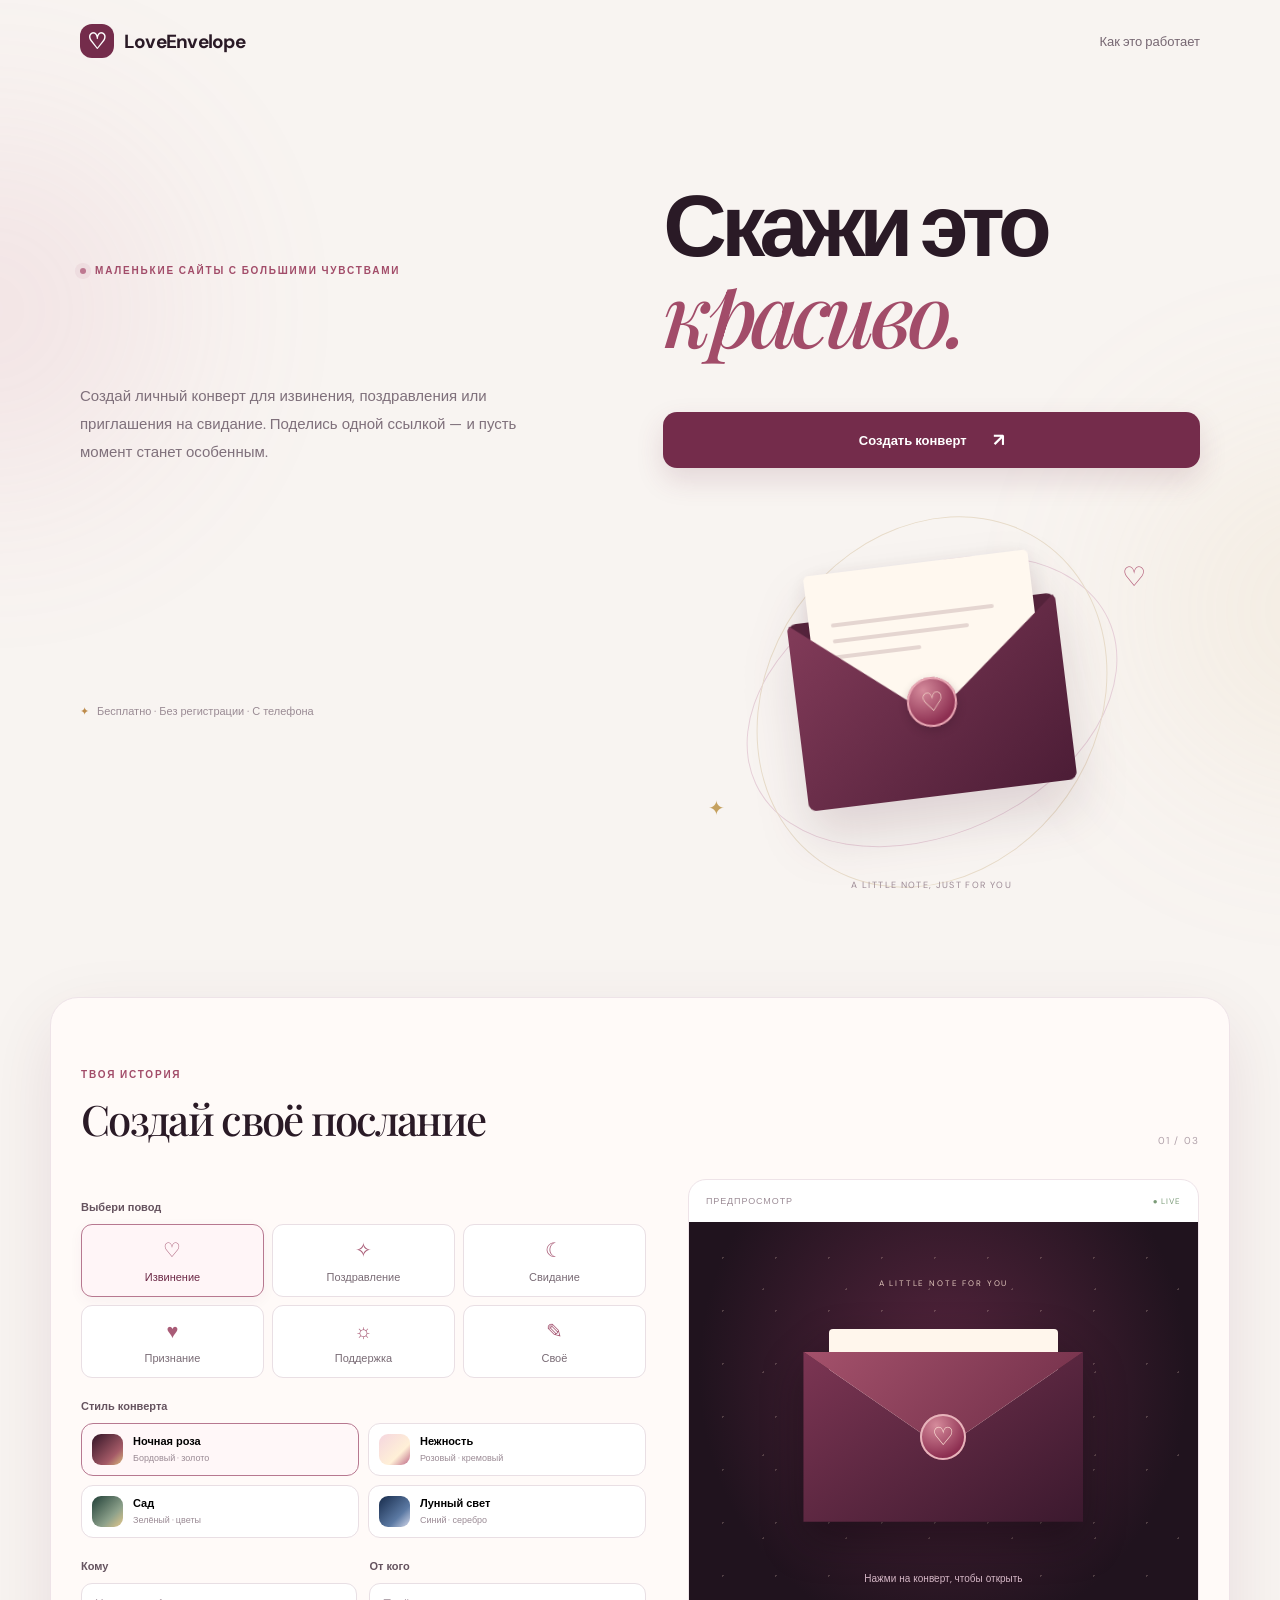
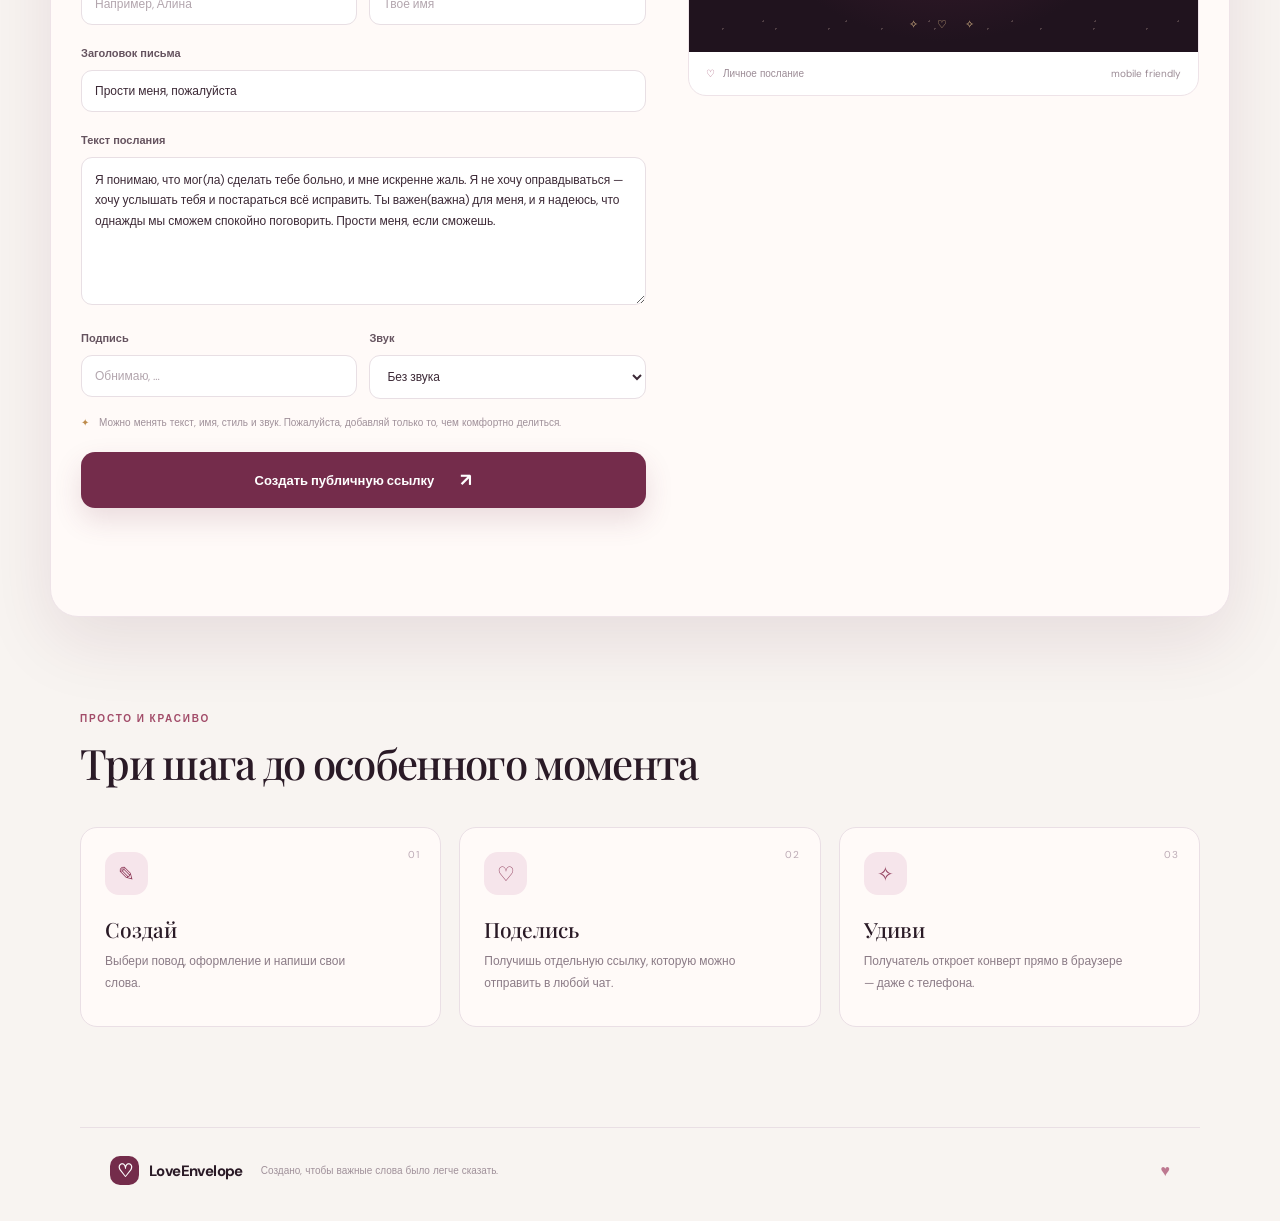
==== index.html @ 105997a6 "Add files via upload" ====
<!doctype html>
<html lang="ru">
<head>
<meta charset="utf-8">
<meta name="viewport" content="width=device-width, initial-scale=1">
<meta name="theme-color" content="#20131e">
<meta name="description" content="LoveEnvelope — создавай красивые цифровые конверты с письмами, поздравлениями и приглашениями.">
<title>LoveEnvelope — твои чувства в одном конверте</title>
<link rel="stylesheet" href="/styles.css"><link rel="stylesheet" href="/styles-extra.css">
</head>
<body>
<div class="ambient ambient-one"></div><div class="ambient ambient-two"></div>
<header class="topbar">
  <a class="brand" href="/" aria-label="LoveEnvelope главная"><span class="brand-mark">♡</span><span>LoveEnvelope</span></a>
  <a class="top-link" href="#how">Как это работает</a>
</header>
<main>
  <section class="hero">
    <div class="eyebrow"><span class="eyebrow-dot"></span> Маленькие сайты с большими чувствами</div>
    <h1>Скажи это<br><em>красиво.</em></h1>
    <p class="hero-copy">Создай личный конверт для извинения, поздравления или приглашения на свидание. Поделись одной ссылкой — и пусть момент станет особенным.</p>
    <a class="primary-btn" href="#creator">Создать конверт <span>↗</span></a>
    <div class="hero-note"><span>✦</span> Бесплатно · Без регистрации · С телефона</div>
    <div class="hero-art" aria-hidden="true">
      <div class="orbit orbit-a"></div><div class="orbit orbit-b"></div>
      <div class="floating-heart heart-a">♡</div><div class="floating-heart heart-b">✦</div>
      <div class="envelope-illustration"><div class="env-back"></div><div class="env-paper"><span class="paper-line long"></span><span class="paper-line"></span><span class="paper-line short"></span><span class="paper-heart">♡</span></div><div class="env-front"></div><div class="wax-seal">♡</div></div>
      <div class="art-caption">a little note, just for you</div>
    </div>
  </section>

  <section class="creator section-wrap" id="creator">
    <div class="section-heading"><div><div class="eyebrow">ТВОЯ ИСТОРИЯ</div><h2>Создай своё послание</h2></div><span class="step-label">01 / 03</span></div>
    <div class="builder-grid">
      <form id="letter-form" class="editor-panel">
        <label class="field-label" for="occasion">Выбери повод</label>
        <div class="occasion-grid" id="occasion-grid">
          <button type="button" class="occasion active" data-kind="sorry"><span>♡</span>Извинение</button>
          <button type="button" class="occasion" data-kind="birthday"><span>✧</span>Поздравление</button>
          <button type="button" class="occasion" data-kind="date"><span>☾</span>Свидание</button>
          <button type="button" class="occasion" data-kind="love"><span>♥</span>Признание</button>
          <button type="button" class="occasion" data-kind="support"><span>☼</span>Поддержка</button>
          <button type="button" class="occasion" data-kind="custom"><span>✎</span>Своё</button>
        </div>
        <label class="field-label" for="theme">Стиль конверта</label>
        <div class="theme-grid">
          <button type="button" class="theme-option active" data-theme="noir"><span class="swatch swatch-noir"></span><span><b>Ночная роза</b><small>Бордовый · золото</small></span></button>
          <button type="button" class="theme-option" data-theme="blush"><span class="swatch swatch-blush"></span><span><b>Нежность</b><small>Розовый · кремовый</small></span></button>
          <button type="button" class="theme-option" data-theme="garden"><span class="swatch swatch-garden"></span><span><b>Сад</b><small>Зелёный · цветы</small></span></button>
          <button type="button" class="theme-option" data-theme="sky"><span class="swatch swatch-sky"></span><span><b>Лунный свет</b><small>Синий · серебро</small></span></button>
        </div>
        <div class="two-fields">
          <div><label class="field-label" for="to">Кому</label><input id="to" maxlength="60" placeholder="Например, Алина"></div>
          <div><label class="field-label" for="from">От кого</label><input id="from" maxlength="60" placeholder="Твоё имя"></div>
        </div>
        <label class="field-label" for="title">Заголовок письма</label><input id="title" maxlength="90" value="Прости меня, пожалуйста">
        <label class="field-label" for="message">Текст послания</label>
        <textarea id="message" maxlength="2500" rows="6" placeholder="Напиши здесь то, что действительно хочешь сказать…">Я понимаю, что мог(ла) сделать тебе больно, и мне искренне жаль. Я не хочу оправдываться — хочу услышать тебя и постараться всё исправить. Ты важен(важна) для меня, и я надеюсь, что однажды мы сможем спокойно поговорить. Прости меня, если сможешь.</textarea>
        <div class="two-fields">
          <div><label class="field-label" for="signature">Подпись</label><input id="signature" maxlength="80" placeholder="Обнимаю, …"></div>
          <div><label class="field-label" for="music">Звук</label><select id="music"><option value="off">Без звука</option><option value="chime">Нежный звон при открытии</option><option value="ambient">Мягкая мелодия (генеративная)</option></select></div>
        </div>
        <div class="custom-note"><span>✦</span><span>Можно менять текст, имя, стиль и звук. Пожалуйста, добавляй только то, чем комфортно делиться.</span></div>
        <button class="primary-btn wide" id="create-btn" type="submit">Создать публичную ссылку <span>↗</span></button>
        <p class="form-status" id="form-status" role="status"></p>
      </form>

      <aside class="preview-panel">
        <div class="preview-top"><span>ПРЕДПРОСМОТР</span><span class="live-dot">● LIVE</span></div>
        <div class="preview-stage" id="preview-stage" data-theme="noir">
          <div class="preview-stars"></div>
          <div class="preview-small">A LITTLE NOTE FOR YOU</div>
          <button type="button" class="preview-envelope" id="preview-envelope" aria-label="Открыть предпросмотр конверта">
            <span class="preview-paper"><b id="preview-title">Прости меня, пожалуйста</b><small id="preview-to">для особенного человека</small></span>
            <span class="preview-flap"></span><span class="preview-body"></span><span class="preview-seal">♡</span>
          </button>
          <p class="preview-hint" id="preview-hint">Нажми на конверт, чтобы открыть</p>
          <div class="preview-decoration">✧　♡　✧</div>
        </div>
        <div class="preview-bottom"><span><span class="tiny-lock">♡</span> Личное послание</span><span>mobile friendly</span></div>
      </aside>
    </div>
  </section>

  <section class="how section-wrap" id="how">
    <div class="eyebrow">ПРОСТО И КРАСИВО</div><h2>Три шага до особенного момента</h2>
    <div class="how-grid">
      <article><span class="how-number">01</span><div class="how-icon">✎</div><h3>Создай</h3><p>Выбери повод, оформление и напиши свои слова.</p></article>
      <article><span class="how-number">02</span><div class="how-icon">♡</div><h3>Поделись</h3><p>Получишь отдельную ссылку, которую можно отправить в любой чат.</p></article>
      <article><span class="how-number">03</span><div class="how-icon">✧</div><h3>Удиви</h3><p>Получатель откроет конверт прямо в браузере — даже с телефона.</p></article>
    </div>
  </section>
</main>
<footer><a class="brand footer-brand" href="/"><span class="brand-mark">♡</span><span>LoveEnvelope</span></a><p>Создано, чтобы важные слова было легче сказать.</p><span class="footer-heart">♥</span></footer>
<div class="toast" id="toast" role="status"></div>
<script src="/app.js"></script>
</body>
</html>
---- styles.css ----
@import url('https://fonts.googleapis.com/css2?family=DM+Sans:wght@400;500;600;700&family=Playfair+Display:ital,wght@0,500;0,600;0,700;1,500;1,600&display=swap');
:root{--bg:#f8f4f1;--ink:#2a1a26;--muted:#8c7c87;--wine:#742c4b;--wine2:#a24c69;--gold:#e6c58c;--line:#e9dfe4;--card:#fffdfc;--shadow:0 24px 70px #4a18301a}
*{box-sizing:border-box}html{scroll-behavior:smooth}body{margin:0;background:var(--bg);color:var(--ink);font-family:"DM Sans",sans-serif;overflow-x:hidden}a{color:inherit;text-decoration:none}button,input,textarea,select{font:inherit}button{cursor:pointer}.ambient{position:absolute;width:360px;height:360px;border-radius:50%;filter:blur(100px);opacity:.12;pointer-events:none}.ambient-one{background:#c86d8b;top:130px;left:-190px}.ambient-two{background:#d6b879;top:430px;right:-220px}.topbar{height:82px;max-width:1180px;margin:auto;padding:0 30px;display:flex;align-items:center;justify-content:space-between;position:relative;z-index:2}.brand{display:inline-flex;align-items:center;gap:10px;font-weight:700;letter-spacing:-.04em;font-size:19px}.brand-mark{display:grid;place-items:center;width:34px;height:34px;background:var(--wine);color:#fff;border-radius:12px;font-size:22px}.top-link{font-size:13px;color:#766772}.top-link:hover{color:var(--wine)}.hero{max-width:1180px;margin:0 auto;min-height:550px;padding:76px 30px 90px;display:grid;grid-template-columns:1fr .92fr;align-items:center;position:relative}.eyebrow{font-size:10px;font-weight:700;letter-spacing:.18em;color:var(--wine2);text-transform:uppercase;display:flex;align-items:center;gap:9px}.eyebrow-dot{height:6px;width:6px;background:#bd7890;border-radius:50%;box-shadow:0 0 0 5px #bd78901c}.hero h1{font-size:clamp(54px,7vw,88px);line-height:.98;letter-spacing:-.065em;margin:25px 0 22px;font-weight:600}.hero h1 em{font-family:"Playfair Display",serif;color:var(--wine2);font-weight:500}.hero-copy{max-width:465px;font-size:15px;line-height:1.85;color:#7f707b;margin:0 0 30px}.primary-btn{border:0;background:var(--wine);color:#fff;border-radius:14px;padding:16px 22px;display:inline-flex;align-items:center;justify-content:center;gap:26px;font-size:13px;font-weight:700;box-shadow:0 12px 28px #742c4b26;transition:transform .2s,background .2s}.primary-btn:hover{background:#54203a;transform:translateY(-2px)}.primary-btn span{font-size:18px}.hero-note{margin-top:19px;color:#9a8b94;font-size:11px}.hero-note span{color:#bd8b4b;margin-right:5px}.hero-art{height:410px;position:relative;display:grid;place-items:center}.orbit{position:absolute;border:1px solid #e6cfd8;border-radius:50%;transform:rotate(-25deg)}.orbit-a{width:390px;height:265px}.orbit-b{width:330px;height:390px;transform:rotate(35deg);border-color:#e8dcca}.envelope-illustration{width:270px;height:188px;position:relative;filter:drop-shadow(0 28px 25px #4a183026);transform:rotate(-7deg);animation:float 5s ease-in-out infinite}.env-back{position:absolute;inset:0;background:#55243c;border-radius:9px}.env-paper{position:absolute;left:22px;right:22px;top:-46px;height:160px;background:#fff8ef;border-radius:5px;padding:38px 22px;box-shadow:0 5px 20px #3a18241a}.paper-line{display:block;width:75%;height:4px;background:#e5d6d1;border-radius:4px;margin:12px 0}.paper-line.long{width:90%}.paper-line.short{width:48%}.paper-heart{position:absolute;right:21px;bottom:18px;color:#a34d68;font-size:23px}.env-front{position:absolute;inset:0;background:linear-gradient(140deg,#823b59,#4c1d36);clip-path:polygon(0 0,50% 58%,100% 0,100% 100%,0 100%);border-radius:8px}.wax-seal{position:absolute;z-index:2;left:calc(50% - 25px);top:calc(50% - 25px);width:50px;height:50px;border-radius:50%;background:radial-gradient(circle at 35% 25%,#d48a9b,#8d2f51 70%);box-shadow:0 4px 9px #3413264a,inset 0 0 0 2px #e9a9b5;color:#f5d9cb;display:grid;place-items:center;font-size:26px}.floating-heart{position:absolute;color:#b45d7a;font-size:27px;animation:float 4s ease-in-out infinite}.heart-a{top:62px;right:54px}.heart-b{left:45px;bottom:86px;color:#c5a15f;font-size:20px;animation-delay:-1.5s}.art-caption{position:absolute;bottom:16px;color:#9c8a95;letter-spacing:.15em;font-size:9px;text-transform:uppercase}.section-wrap{max-width:1180px;margin:0 auto;padding:70px 30px}.creator{background:#fffaf8;border:1px solid #eee3e8;border-radius:28px;box-shadow:var(--shadow);position:relative;z-index:1}.section-heading{display:flex;justify-content:space-between;align-items:end;margin-bottom:32px}.section-heading h2,.how h2{font-family:"Playfair Display",serif;font-weight:500;font-size:clamp(30px,4vw,42px);letter-spacing:-.04em;margin:10px 0 0}.step-label{font-size:10px;color:#b1a1aa;letter-spacing:.12em}.builder-grid{display:grid;grid-template-columns:1.05fr .95fr;gap:42px}.editor-panel{min-width:0}.field-label{display:block;font-size:11px;font-weight:700;color:#65535f;margin:21px 0 10px}.occasion-grid{display:grid;grid-template-columns:repeat(3,1fr);gap:8px}.occasion{border:1px solid var(--line);background:#fff;border-radius:11px;padding:12px 6px;color:#796b75;font-size:11px;display:flex;flex-direction:column;gap:7px;align-items:center;transition:.2s}.occasion span{font-size:20px;color:#a95c77}.occasion.active,.occasion:hover{border-color:#b77890;background:#fff5f7;color:#6c2846;box-shadow:0 4px 14px #742c4b0c}.theme-grid{display:grid;grid-template-columns:1fr 1fr;gap:9px}.theme-option{display:flex;gap:10px;align-items:center;text-align:left;border:1px solid var(--line);background:#fff;border-radius:12px;padding:10px;min-width:0}.theme-option.active{border-color:#b77890;background:#fff7f8}.theme-option b{display:block;font-size:11px;font-weight:700}.theme-option small{display:block;font-size:9px;color:#9b8b95;margin-top:4px}.swatch{width:31px;height:31px;border-radius:9px;flex:0 0 auto}.swatch-noir{background:linear-gradient(135deg,#321426,#a45a67 70%,#d9bb7e)}.swatch-blush{background:linear-gradient(135deg,#f5d6df,#fff0d7 65%,#bd6685)}.swatch-garden{background:linear-gradient(135deg,#203f37,#8da18b 65%,#e4c88b)}.swatch-sky{background:linear-gradient(135deg,#172b4b,#5b79a3 65%,#d5d9eb)}.two-fields{display:grid;grid-template-columns:1fr 1fr;gap:12px}input,textarea,select{width:100%;border:1px solid #e8dfe4;border-radius:11px;background:#fff;padding:12px 13px;color:#3c2936;font-size:12px;outline:none;transition:border .2s,box-shadow .2s}textarea{resize:vertical;line-height:1.7;min-height:135px}input:focus,textarea:focus,select:focus{border-color:#b77890;box-shadow:0 0 0 3px #b778901c}input::placeholder,textarea::placeholder{color:#b3a6ae}.custom-note{display:flex;gap:10px;font-size:10px;color:#a0919a;line-height:1.6;margin:16px 0}.custom-note span:first-child{color:#bd8b4b}.wide{width:100%;margin-top:5px}.form-status{font-size:11px;color:#8e5269;line-height:1.5;min-height:16px}.preview-panel{border:1px solid #eee3e8;border-radius:18px;overflow:hidden;align-self:start;background:#fff}.preview-top,.preview-bottom{display:flex;align-items:center;justify-content:space-between;padding:15px 17px;font-size:9px;letter-spacing:.1em;color:#9c8c96}.live-dot{color:#7b9b78;font-size:8px}.preview-stage{height:430px;position:relative;display:flex;flex-direction:column;align-items:center;justify-content:center;overflow:hidden;background:#20131e;color:#f5e4da;transition:background .4s}.preview-stage[data-theme="noir"]{background:radial-gradient(ellipse at 50% 35%,#55243d,#20131e 68%)}.preview-stage[data-theme="blush"]{background:radial-gradient(ellipse at 50% 35%,#f3bfcf,#8f4a68 78%);color:#fff8f4}.preview-stage[data-theme="garden"]{background:radial-gradient(ellipse at 50% 35%,#456e5c,#142e2a 75%)}.preview-stage[data-theme="sky"]{background:radial-gradient(ellipse at 50% 35%,#405b8a,#111d38 75%)}.preview-stars{position:absolute;inset:0;background-image:radial-gradient(#f4d8c5 1px,transparent 1px),radial-gradient(#f4d8c5 1px,transparent 1px);background-size:53px 53px,83px 83px;background-position:7px 9px,33px 26px;opacity:.22}.preview-small{position:absolute;top:56px;font-size:8px;letter-spacing:.23em;color:#e1c6bc}.preview-envelope{position:relative;width:min(78%,280px);height:170px;border:0;background:transparent;filter:drop-shadow(0 18px 20px #09040a66);transition:transform .4s;z-index:1}.preview-envelope:hover{transform:translateY(-4px) rotate(-1deg)}.preview-paper{position:absolute;left:9%;right:9%;top:-23px;height:135px;background:#fff6ec;border-radius:4px;color:#6c2c47;display:flex;flex-direction:column;align-items:center;justify-content:flex-start;padding:24px 12px 10px;transition:transform .7s cubic-bezier(.2,.8,.2,1);z-index:0}.preview-paper b{font-family:"Playfair Display",serif;font-size:15px;line-height:1.25;max-width:100%;overflow:hidden;text-overflow:ellipsis;display:-webkit-box;-webkit-line-clamp:2;-webkit-box-orient:vertical}.preview-paper small{font-size:9px;margin-top:10px;color:#9c6a7d}.preview-flap{position:absolute;inset:0;background:linear-gradient(135deg,#a4516b,#62253f);clip-path:polygon(0 0,50% 57%,100% 0);z-index:3;transform-origin:top;transition:transform .7s}.preview-body{position:absolute;inset:0;background:linear-gradient(145deg,#7c3553,#3b192e);clip-path:polygon(0 0,50% 57%,100% 0,100% 100%,0 100%);z-index:2}.preview-seal{position:absolute;z-index:4;top:62px;left:calc(50% - 23px);height:46px;width:46px;border-radius:50%;display:grid;place-items:center;background:radial-gradient(circle at 35% 25%,#d58b9b,#8d2f51 70%);box-shadow:inset 0 0 0 2px #e7b4bb;color:#ffe4d7;font-size:25px;transition:opacity .2s}.preview-envelope.open .preview-flap{transform:rotateX(180deg);z-index:1}.preview-envelope.open .preview-paper{transform:translateY(-100px);z-index:4}.preview-envelope.open .preview-seal{opacity:0}.preview-hint{position:absolute;bottom:57px;font-size:10px;color:#d4b6c5;z-index:5}.preview-decoration{position:absolute;bottom:20px;color:#e1bf8c;letter-spacing:.35em;font-size:11px}.preview-bottom{letter-spacing:0;font-size:10px}.tiny-lock{color:#a65b79;margin-right:5px}.how{padding-top:95px;padding-bottom:100px}.how h2{margin-bottom:36px}.how-grid{display:grid;grid-template-columns:repeat(3,1fr);gap:18px}.how-grid article{position:relative;border:1px solid #eadfe5;background:#fffaf8;border-radius:17px;padding:24px;min-height:200px}.how-number{position:absolute;right:20px;top:20px;font-size:10px;color:#bcaab5;letter-spacing:.1em}.how-icon{width:43px;height:43px;display:grid;place-items:center;background:#f6e5eb;border-radius:14px;color:#93415f;font-size:20px;margin-bottom:20px}.how-grid h3{font-family:"Playfair Display",serif;font-weight:500;font-size:21px;margin:0 0 8px}.how-grid p{font-size:12px;color:#8b7b86;line-height:1.8;margin:0;max-width:260px}footer{border-top:1px solid #e9dfe4;max-width:1120px;margin:auto;padding:28px 30px 36px;display:flex;align-items:center;gap:18px}footer p{font-size:10px;color:#a0919a;margin:0;flex:1}.footer-brand{font-size:15px}.footer-brand .brand-mark{height:29px;width:29px;border-radius:10px;font-size:18px}.footer-heart{color:#bd7890}.toast{position:fixed;bottom:20px;left:50%;transform:translate(-50%,20px);background:#2b1a27;color:white;padding:13px 18px;border-radius:12px;font-size:12px;box-shadow:var(--shadow);opacity:0;pointer-events:none;transition:.25s;z-index:10;max-width:calc(100% - 30px)}.toast.show{opacity:1;transform:translate(-50%,0)}@keyframes float{0%,100%{transform:translateY(0) rotate(-7deg)}50%{transform:translateY(-12px) rotate(-4deg)}}@keyframes drift{0%{transform:translateY(20px) rotate(-8deg);opacity:0}20%{opacity:1}100%{transform:translateY(-170px) rotate(14deg);opacity:0}}.particle{position:absolute;pointer-events:none;z-index:6;animation:drift 2.4s ease-out forwards;font-size:19px}.letter-page{min-height:100vh;display:grid;place-items:center;padding:26px;background:#20131e}.letter-page .letter-shell{width:min(100%,660px);text-align:center;padding:26px}.letter-page .letter-brand{color:#f3dfe5;font-size:15px;font-weight:700;letter-spacing:-.03em;margin-bottom:34px}.letter-card{border:1px solid #ffffff24;background:#fff9f3;color:#392332;border-radius:22px;padding:clamp(26px,7vw,56px);box-shadow:0 25px 90px #0004;position:relative;overflow:hidden}.letter-card:before{content:"";position:absolute;inset:12px;border:1px solid #e6cbd2;border-radius:14px;pointer-events:none}.letter-kicker{font-size:9px;letter-spacing:.2em;color:#a45c78;text-transform:uppercase}.letter-card h1{font:500 clamp(30px,6vw,48px)/1.15 "Playfair Display",serif;margin:22px 0 12px}.letter-to{color:#9a6d7e;font-size:12px}.letter-message{white-space:pre-wrap;text-align:left;line-height:1.95;font-size:14px;margin:28px 0;color:#634b59;position:relative}.letter-sign{font-family:"Playfair Display",serif;font-style:italic;font-size:19px;color:#8b3c5c;text-align:right;white-space:pre-wrap}.letter-open-btn{position:relative;margin:0 auto 25px;border:1px solid #ffffff50;color:#fff;background:#ffffff0d;padding:12px 19px;border-radius:999px;font-size:11px}.letter-open-btn:hover{background:#ffffff19}.letter-open-btn[hidden]{display:none}.letter-theme-blush .letter-card{background:#fff2f5}.letter-theme-garden .letter-card{background:#f2f7ef}.letter-theme-sky .letter-card{background:#f0f4fc}.letter-theme-noir{background:radial-gradient(ellipse at 50% 15%,#54223b,#20131e 65%)}.letter-theme-blush{background:radial-gradient(ellipse at 50% 15%,#b96b88,#53263f 75%)}.letter-theme-garden{background:radial-gradient(ellipse at 50% 15%,#456e5c,#142e2a 75%)}.letter-theme-sky{background:radial-gradient(ellipse at 50% 15%,#405b8a,#111d38 75%)}.letter-footer{font-size:10px;color:#bda7b5;margin-top:23px}.letter-error{color:#f5dce6;text-align:center}.letter-error a{color:#f1c6d4;text-decoration:underline}@media(max-width:850px){.hero{grid-template-columns:1fr;min-height:auto;padding-top:60px;padding-bottom:20px}.hero-art{height:360px;grid-row:1;margin-bottom:12px}.hero h1{font-size:68px}.hero-copy{max-width:560px}.builder-grid{grid-template-columns:1fr;gap:28px}.preview-panel{max-width:600px;width:100%;margin:auto}.creator{padding:36px 24px}.section-wrap{padding:60px 22px}.how{padding-top:75px}.how-grid{gap:10px}.how-grid article{padding:19px}}@media(max-width:560px){.topbar{height:68px;padding:0 20px}.brand{font-size:17px}.top-link{font-size:11px}.hero{padding:30px 22px 60px}.hero-art{height:290px;transform:scale(.9);margin:-5px 0 0}.hero h1{font-size:57px;margin-top:20px}.hero-copy{font-size:13px}.section-wrap{padding:45px 15px}.creator{border-radius:20px;padding:25px 15px}.section-heading{align-items:start}.section-heading h2,.how h2{font-size:31px}.occasion-grid{gap:6px}.occasion{font-size:10px;padding:10px 3px}.theme-option{padding:8px;gap:7px}.theme-option b{font-size:10px}.theme-option small{font-size:8px}.swatch{height:27px;width:27px}.preview-stage{height:380px}.how-grid{grid-template-columns:1fr}.how-grid article{min-height:unset}.how-grid p{max-width:none}.how h2{margin-bottom:25px}footer{padding:25px 18px;flex-wrap:wrap;gap:10px}footer p{flex-basis:100%;order:3}.footer-heart{margin-left:auto}.two-fields{gap:9px}.letter-page .letter-shell{padding:6px}.letter-card{padding:28px 22px}.letter-message{font-size:13px}}@media(prefers-reduced-motion:reduce){*,*:before,*:after{animation-duration:.01ms!important;animation-iteration-count:1!important;scroll-behavior:auto!important;transition-duration:.01ms!important}}
---- styles-extra.css ----
.share-result{margin-top:14px;padding:15px;border:1px solid #ead8e0;border-radius:13px;background:#fff8fa}.share-result strong{font-size:13px}.share-result p{font-size:11px;color:#8b7b86;line-height:1.6}.share-result input{margin:5px 0 10px}.secondary-link{display:block;text-align:center;margin-top:13px;font-size:11px;color:#8c3e5d;text-decoration:underline}.primary-btn:disabled{opacity:.65;cursor:wait;transform:none}
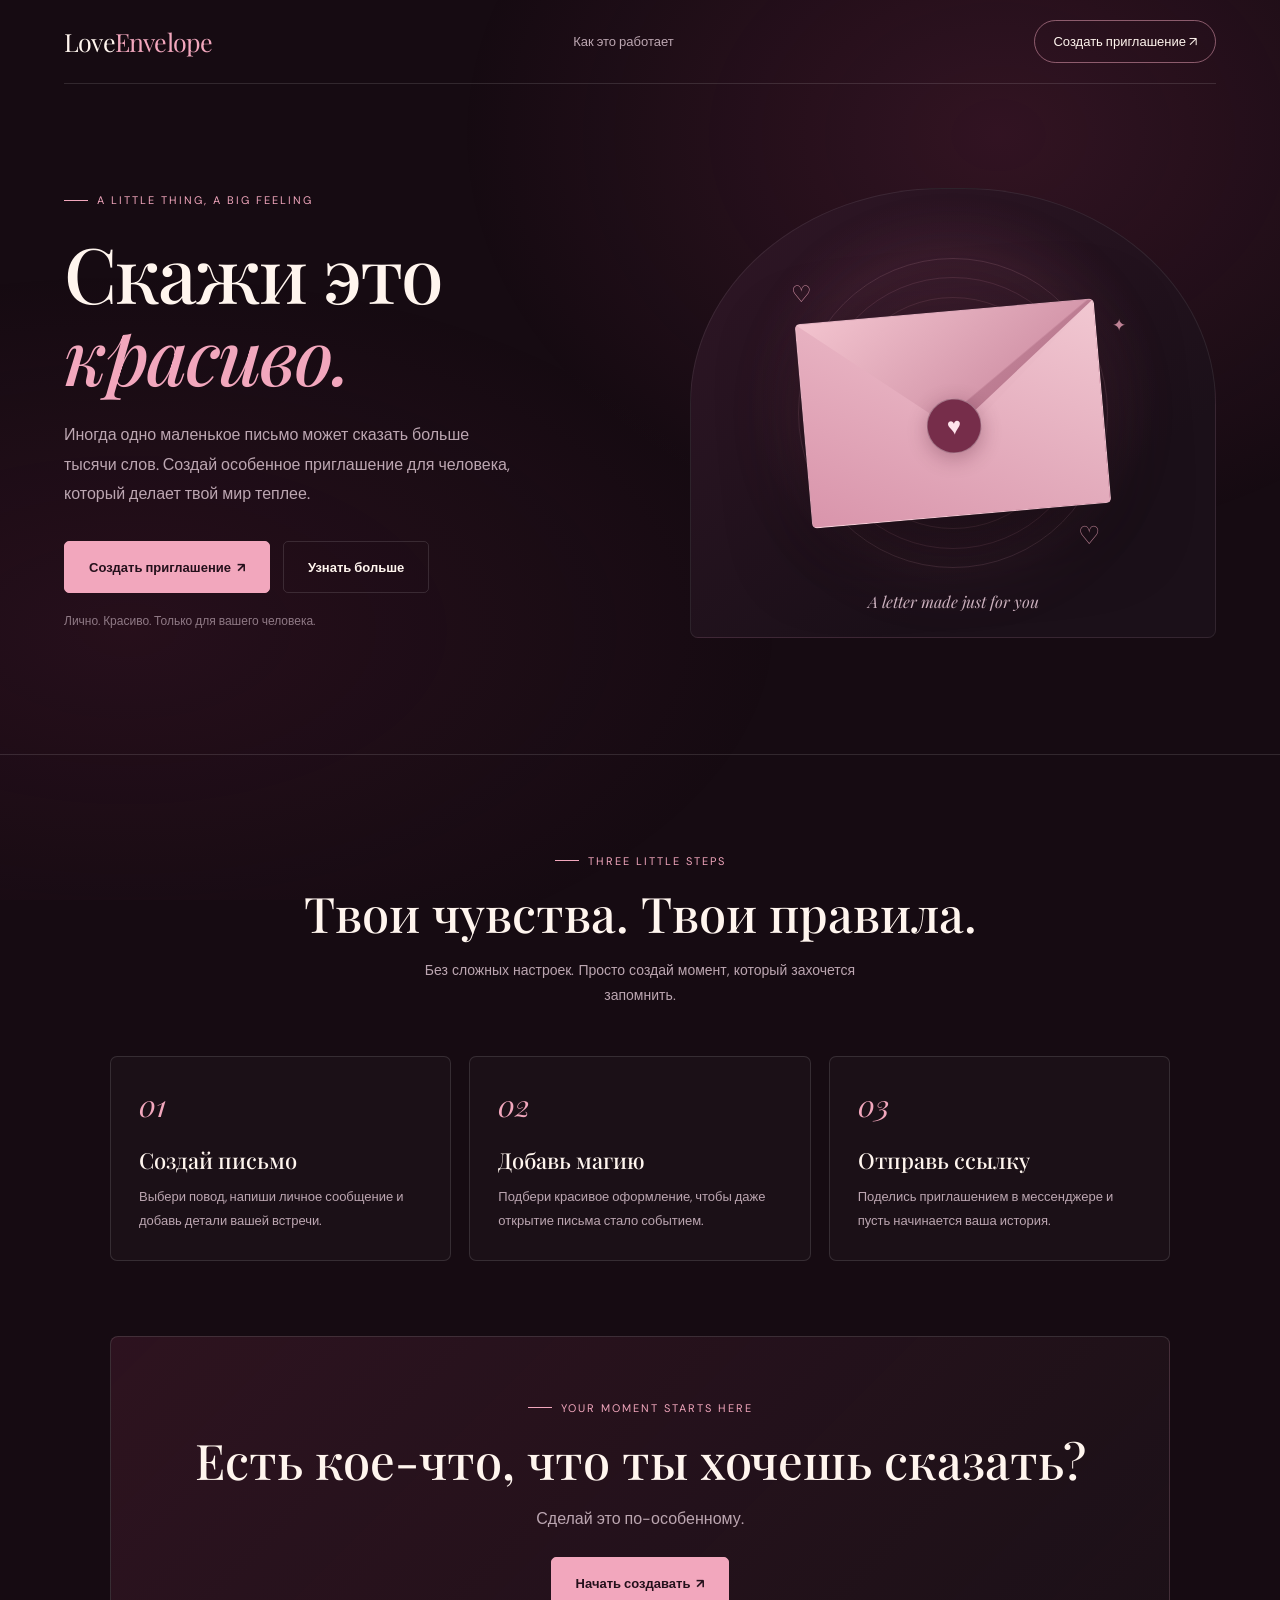
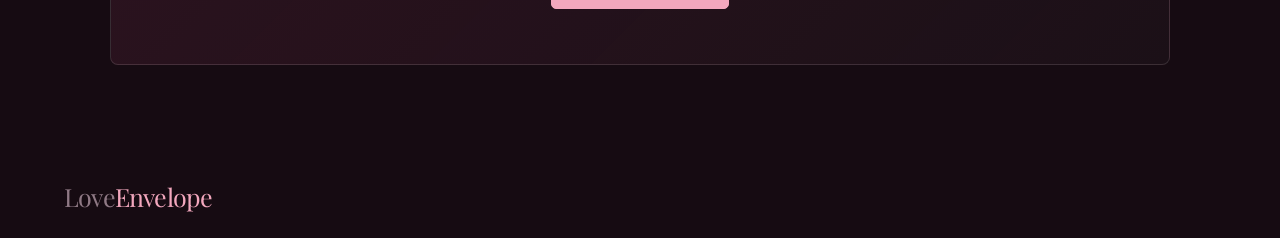
==== commit ee63c7a5: "Update index.html" ====
--- a/index.html
+++ b/index.html
@@ -1,98 +1,459 @@
-<!doctype html>
+
+<!DOCTYPE html>
 <html lang="ru">
 <head>
-<meta charset="utf-8">
-<meta name="viewport" content="width=device-width, initial-scale=1">
-<meta name="theme-color" content="#20131e">
-<meta name="description" content="LoveEnvelope — создавай красивые цифровые конверты с письмами, поздравлениями и приглашениями.">
-<title>LoveEnvelope — твои чувства в одном конверте</title>
-<link rel="stylesheet" href="/styles.css"><link rel="stylesheet" href="/styles-extra.css">
+  <meta charset="UTF-8">
+  <meta name="viewport" content="width=device-width, initial-scale=1.0">
+  <meta name="theme-color" content="#160b12">
+  <meta name="description" content="Создай красивое романтическое приглашение и отправь любимому человеку уникальную ссылку.">
+  <title>LoveEnvelope — скажи это красиво</title>
+  <link rel="preconnect" href="https://fonts.googleapis.com">
+  <link rel="preconnect" href="https://fonts.gstatic.com" crossorigin>
+  <link href="https://fonts.googleapis.com/css2?family=DM+Sans:wght@400;500;600;700&family=Playfair+Display:ital,wght@0,500;0,600;0,700;1,500;1,600&display=swap" rel="stylesheet">
+  <style>
+    :root {
+      --bg: #160b12;
+      --panel: #21111c;
+      --pink: #f2a7bd;
+      --cream: #fff5ee;
+      --muted: #bca6b1;
+      --line: rgba(255,255,255,.12);
+    }
+
+    * { box-sizing: border-box; }
+
+    html { scroll-behavior: smooth; }
+
+    body {
+      margin: 0;
+      background: var(--bg);
+      color: var(--cream);
+      font-family: "DM Sans", sans-serif;
+      overflow-x: hidden;
+    }
+
+    body::before {
+      content: "";
+      position: fixed;
+      inset: 0;
+      pointer-events: none;
+      background:
+        radial-gradient(ellipse at 78% 15%, rgba(163,54,101,.20), transparent 38%),
+        radial-gradient(ellipse at 10% 70%, rgba(113,34,71,.18), transparent 40%);
+      z-index: -1;
+    }
+
+    a { color: inherit; text-decoration: none; }
+
+    .nav {
+      width: min(1160px, 90%);
+      margin: auto;
+      height: 84px;
+      display: flex;
+      align-items: center;
+      justify-content: space-between;
+      border-bottom: 1px solid var(--line);
+    }
+
+    .logo {
+      font-family: "Playfair Display", serif;
+      font-size: 25px;
+      letter-spacing: -.8px;
+    }
+
+    .logo span { color: var(--pink); }
+
+    .nav-link {
+      color: var(--muted);
+      font-size: 13px;
+    }
+
+    .nav-cta {
+      border: 1px solid rgba(242,167,189,.5);
+      padding: 12px 18px;
+      border-radius: 30px;
+      font-size: 13px;
+      transition: .25s;
+    }
+
+    .nav-cta:hover { background: var(--pink); color: var(--bg); }
+
+    .hero {
+      width: min(1160px, 90%);
+      margin: auto;
+      min-height: 670px;
+      padding: 78px 0 90px;
+      display: grid;
+      grid-template-columns: 1.05fr .95fr;
+      gap: 45px;
+      align-items: center;
+    }
+
+    .eyebrow {
+      display: inline-flex;
+      align-items: center;
+      gap: 9px;
+      color: var(--pink);
+      font-size: 11px;
+      letter-spacing: 2px;
+      text-transform: uppercase;
+    }
+
+    .eyebrow::before {
+      content: "";
+      width: 24px;
+      height: 1px;
+      background: var(--pink);
+    }
+
+    h1 {
+      font-family: "Playfair Display", serif;
+      font-size: clamp(46px, 6vw, 78px);
+      line-height: 1.06;
+      letter-spacing: -2px;
+      font-weight: 500;
+      margin: 25px 0;
+    }
+
+    h1 em {
+      color: var(--pink);
+      font-weight: 500;
+    }
+
+    .intro {
+      color: var(--muted);
+      font-size: 16px;
+      line-height: 1.85;
+      max-width: 450px;
+    }
+
+    .actions {
+      display: flex;
+      gap: 13px;
+      flex-wrap: wrap;
+      margin-top: 32px;
+    }
+
+    .btn {
+      min-height: 52px;
+      padding: 0 24px;
+      display: inline-flex;
+      align-items: center;
+      justify-content: center;
+      border-radius: 5px;
+      font: inherit;
+      font-size: 13px;
+      font-weight: 700;
+      transition: transform .2s, background .2s;
+    }
+
+    .btn:hover { transform: translateY(-2px); }
+
+    .btn-primary {
+      background: var(--pink);
+      color: #24101b;
+      border: 1px solid var(--pink);
+    }
+
+    .btn-secondary {
+      border: 1px solid var(--line);
+      color: var(--cream);
+    }
+
+    .note {
+      margin-top: 20px;
+      color: #8f7985;
+      font-size: 12px;
+    }
+
+    .visual {
+      min-height: 450px;
+      position: relative;
+      display: grid;
+      place-items: center;
+      overflow: hidden;
+      border: 1px solid rgba(255,255,255,.08);
+      border-radius: 48% 48% 8px 8px;
+      background:
+        radial-gradient(ellipse at 50% 45%, rgba(192,91,129,.22), transparent 55%),
+        linear-gradient(145deg, #301626, #1b1019 72%);
+    }
+
+    .orb {
+      position: absolute;
+      width: 310px;
+      height: 310px;
+      border-radius: 50%;
+      border: 1px solid rgba(242,167,189,.17);
+      box-shadow: 0 0 80px rgba(201,86,132,.1), inset 0 0 70px rgba(201,86,132,.08);
+    }
+
+    .orb::before, .orb::after {
+      content: "";
+      position: absolute;
+      inset: 18px;
+      border: 1px solid rgba(242,167,189,.12);
+      border-radius: 50%;
+    }
+
+    .orb::after { inset: 38px; }
+
+    .envelope {
+      position: relative;
+      width: min(300px, 75%);
+      height: 205px;
+      border: 1px solid rgba(255,224,232,.4);
+      border-radius: 5px;
+      background: linear-gradient(145deg, #f3c4cf, #b76c88);
+      box-shadow: 0 25px 80px rgba(0,0,0,.35);
+      transform: rotate(-5deg);
+      animation: float 5s ease-in-out infinite;
+    }
+
+    .envelope::before {
+      content: "";
+      position: absolute;
+      inset: 0;
+      background: linear-gradient(145deg, transparent 49.5%, rgba(111,38,66,.23) 50%);
+      clip-path: polygon(0 0, 100% 0, 50% 65%);
+    }
+
+    .envelope::after {
+      content: "";
+      position: absolute;
+      inset: 0;
+      background: linear-gradient(35deg, #d994ab, #f4ccd5);
+      clip-path: polygon(0 100%, 0 0, 50% 58%, 100% 0, 100% 100%);
+      opacity: .92;
+    }
+
+    .seal {
+      position: absolute;
+      z-index: 2;
+      left: 50%;
+      top: 56%;
+      transform: translate(-50%, -50%);
+      width: 55px;
+      height: 55px;
+      display: grid;
+      place-items: center;
+      border-radius: 50%;
+      background: #762d4a;
+      border: 1px solid rgba(255,255,255,.35);
+      color: #ffe4ec;
+      font-size: 24px;
+      box-shadow: 0 5px 20px rgba(70,12,37,.3);
+    }
+
+    .floating {
+      position: absolute;
+      color: var(--pink);
+      opacity: .8;
+      animation: float 4s ease-in-out infinite;
+    }
+
+    .heart-one { top: 20%; left: 19%; font-size: 23px; }
+    .heart-two { top: 28%; right: 17%; font-size: 17px; animation-delay: -2s; }
+    .heart-three { bottom: 19%; right: 22%; font-size: 25px; animation-delay: -1s; }
+
+    .visual-caption {
+      position: absolute;
+      bottom: 25px;
+      color: #cbb0bd;
+      font-family: "Playfair Display", serif;
+      font-size: 16px;
+      font-style: italic;
+    }
+
+    @keyframes float {
+      0%, 100% { translate: 0 0; }
+      50% { translate: 0 -10px; }
+    }
+
+    .section {
+      padding: 90px 5%;
+      border-top: 1px solid var(--line);
+    }
+
+    .section-inner { width: min(1060px, 100%); margin: auto; }
+
+    .section-heading { text-align: center; }
+
+    h2 {
+      font: 500 clamp(34px, 4vw, 49px)/1.15 "Playfair Display", serif;
+      margin: 17px 0;
+    }
+
+    .section-heading p {
+      color: var(--muted);
+      line-height: 1.8;
+      max-width: 500px;
+      margin: 0 auto;
+      font-size: 14px;
+    }
+
+    .steps {
+      display: grid;
+      grid-template-columns: repeat(3, 1fr);
+      gap: 18px;
+      margin-top: 48px;
+    }
+
+    .step {
+      padding: 28px;
+      background: rgba(255,255,255,.025);
+      border: 1px solid var(--line);
+      border-radius: 7px;
+    }
+
+    .step-num {
+      color: var(--pink);
+      font: italic 30px "Playfair Display", serif;
+    }
+
+    .step h3 {
+      font: 500 22px "Playfair Display", serif;
+      margin: 20px 0 10px;
+    }
+
+    .step p {
+      color: var(--muted);
+      line-height: 1.8;
+      font-size: 13px;
+      margin: 0;
+    }
+
+    .final-cta {
+      margin-top: 75px;
+      padding: 55px 25px;
+      text-align: center;
+      background: linear-gradient(135deg, rgba(148,54,91,.19), rgba(255,255,255,.025));
+      border: 1px solid var(--line);
+      border-radius: 8px;
+    }
+
+    .final-cta p {
+      color: var(--muted);
+      margin-bottom: 25px;
+      line-height: 1.7;
+    }
+
+    footer {
+      width: min(1160px, 90%);
+      margin: auto;
+      padding: 25px 0;
+      display: flex;
+      gap: 15px;
+      justify-content: space-between;
+      color: #8f7985;
+      font-size: 12px;
+    }
+
+    @media (max-width: 760px) {
+      .nav { height: 70px; }
+      .nav-link { display: none; }
+      .logo { font-size: 22px; }
+      .nav-cta { padding: 10px 13px; font-size: 11px; }
+      .hero {
+        min-height: auto;
+        padding: 65px 0 55px;
+        grid-template-columns: 1fr;
+        gap: 45px;
+      }
+      h1 { font-size: clamp(46px, 12vw, 66px); }
+      .intro { font-size: 14px; }
+      .visual { min-height: 350px; }
+      .orb { width: 255px; height: 255px; }
+      .envelope { height: 175px; }
+      .steps { grid-template-columns: 1fr; }
+      .step { padding: 24px; }
+      .section { padding: 65px 5%; }
+      .final-cta { margin-top: 45px; }
+      footer { flex-direction: column; text-align: center; }
+    }
+
+    @media (prefers-reduced-motion: reduce) {
+      *, *::before, *::after {
+        animation-duration: .01ms !important;
+        scroll-behavior: auto !important;
+      }
+    }
+  </style>
 </head>
 <body>
-<div class="ambient ambient-one"></div><div class="ambient ambient-two"></div>
-<header class="topbar">
-  <a class="brand" href="/" aria-label="LoveEnvelope главная"><span class="brand-mark">♡</span><span>LoveEnvelope</span></a>
-  <a class="top-link" href="#how">Как это работает</a>
-</header>
-<main>
-  <section class="hero">
-    <div class="eyebrow"><span class="eyebrow-dot"></span> Маленькие сайты с большими чувствами</div>
-    <h1>Скажи это<br><em>красиво.</em></h1>
-    <p class="hero-copy">Создай личный конверт для извинения, поздравления или приглашения на свидание. Поделись одной ссылкой — и пусть момент станет особенным.</p>
-    <a class="primary-btn" href="#creator">Создать конверт <span>↗</span></a>
-    <div class="hero-note"><span>✦</span> Бесплатно · Без регистрации · С телефона</div>
-    <div class="hero-art" aria-hidden="true">
-      <div class="orbit orbit-a"></div><div class="orbit orbit-b"></div>
-      <div class="floating-heart heart-a">♡</div><div class="floating-heart heart-b">✦</div>
-      <div class="envelope-illustration"><div class="env-back"></div><div class="env-paper"><span class="paper-line long"></span><span class="paper-line"></span><span class="paper-line short"></span><span class="paper-heart">♡</span></div><div class="env-front"></div><div class="wax-seal">♡</div></div>
-      <div class="art-caption">a little note, just for you</div>
-    </div>
-  </section>
-
-  <section class="creator section-wrap" id="creator">
-    <div class="section-heading"><div><div class="eyebrow">ТВОЯ ИСТОРИЯ</div><h2>Создай своё послание</h2></div><span class="step-label">01 / 03</span></div>
-    <div class="builder-grid">
-      <form id="letter-form" class="editor-panel">
-        <label class="field-label" for="occasion">Выбери повод</label>
-        <div class="occasion-grid" id="occasion-grid">
-          <button type="button" class="occasion active" data-kind="sorry"><span>♡</span>Извинение</button>
-          <button type="button" class="occasion" data-kind="birthday"><span>✧</span>Поздравление</button>
-          <button type="button" class="occasion" data-kind="date"><span>☾</span>Свидание</button>
-          <button type="button" class="occasion" data-kind="love"><span>♥</span>Признание</button>
-          <button type="button" class="occasion" data-kind="support"><span>☼</span>Поддержка</button>
-          <button type="button" class="occasion" data-kind="custom"><span>✎</span>Своё</button>
+  <header class="nav">
+    <a class="logo" href="/">Love<span>Envelope</span></a>
+    <a class="nav-link" href="#how">Как это работает</a>
+    <a class="nav-cta" href="#create">Создать приглашение ↗</a>
+  </header>
+
+  <main>
+    <section class="hero">
+      <div>
+        <div class="eyebrow">A little thing, a big feeling</div>
+        <h1>Скажи это<br> <em>красиво.</em></h1>
+        <p class="intro">
+          Иногда одно маленькое письмо может сказать больше тысячи слов.
+          Создай особенное приглашение для человека, который делает твой мир теплее.
+        </p>
+        <div class="actions">
+          <a class="btn btn-primary" href="#create">Создать приглашение&nbsp; ↗</a>
+          <a class="btn btn-secondary" href="#how">Узнать больше</a>
         </div>
-        <label class="field-label" for="theme">Стиль конверта</label>
-        <div class="theme-grid">
-          <button type="button" class="theme-option active" data-theme="noir"><span class="swatch swatch-noir"></span><span><b>Ночная роза</b><small>Бордовый · золото</small></span></button>
-          <button type="button" class="theme-option" data-theme="blush"><span class="swatch swatch-blush"></span><span><b>Нежность</b><small>Розовый · кремовый</small></span></button>
-          <button type="button" class="theme-option" data-theme="garden"><span class="swatch swatch-garden"></span><span><b>Сад</b><small>Зелёный · цветы</small></span></button>
-          <button type="button" class="theme-option" data-theme="sky"><span class="swatch swatch-sky"></span><span><b>Лунный свет</b><small>Синий · серебро</small></span></button>
+        <p class="note">Лично. Красиво. Только для вашего человека.</p>
+      </div>
+
+      <div class="visual" aria-label="Романтический конверт">
+        <div class="orb"></div>
+        <span class="floating heart-one">♡</span>
+        <span class="floating heart-two">✦</span>
+        <span class="floating heart-three">♡</span>
+        <div class="envelope">
+          <div class="seal">♥</div>
         </div>
-        <div class="two-fields">
-          <div><label class="field-label" for="to">Кому</label><input id="to" maxlength="60" placeholder="Например, Алина"></div>
-          <div><label class="field-label" for="from">От кого</label><input id="from" maxlength="60" placeholder="Твоё имя"></div>
+        <div class="visual-caption">A letter made just for you</div>
+      </div>
+    </section>
+
+    <section class="section" id="how">
+      <div class="section-inner">
+        <div class="section-heading">
+          <div class="eyebrow">Three little steps</div>
+          <h2>Твои чувства. Твои правила.</h2>
+          <p>Без сложных настроек. Просто создай момент, который захочется запомнить.</p>
         </div>
-        <label class="field-label" for="title">Заголовок письма</label><input id="title" maxlength="90" value="Прости меня, пожалуйста">
-        <label class="field-label" for="message">Текст послания</label>
-        <textarea id="message" maxlength="2500" rows="6" placeholder="Напиши здесь то, что действительно хочешь сказать…">Я понимаю, что мог(ла) сделать тебе больно, и мне искренне жаль. Я не хочу оправдываться — хочу услышать тебя и постараться всё исправить. Ты важен(важна) для меня, и я надеюсь, что однажды мы сможем спокойно поговорить. Прости меня, если сможешь.</textarea>
-        <div class="two-fields">
-          <div><label class="field-label" for="signature">Подпись</label><input id="signature" maxlength="80" placeholder="Обнимаю, …"></div>
-          <div><label class="field-label" for="music">Звук</label><select id="music"><option value="off">Без звука</option><option value="chime">Нежный звон при открытии</option><option value="ambient">Мягкая мелодия (генеративная)</option></select></div>
+        <div class="steps">
+          <article class="step">
+            <div class="step-num">01</div>
+            <h3>Создай письмо</h3>
+            <p>Выбери повод, напиши личное сообщение и добавь детали вашей встречи.</p>
+          </article>
+          <article class="step">
+            <div class="step-num">02</div>
+            <h3>Добавь магию</h3>
+            <p>Подбери красивое оформление, чтобы даже открытие письма стало событием.</p>
+          </article>
+          <article class="step">
+            <div class="step-num">03</div>
+            <h3>Отправь ссылку</h3>
+            <p>Поделись приглашением в мессенджере и пусть начинается ваша история.</p>
+          </article>
         </div>
-        <div class="custom-note"><span>✦</span><span>Можно менять текст, имя, стиль и звук. Пожалуйста, добавляй только то, чем комфортно делиться.</span></div>
-        <button class="primary-btn wide" id="create-btn" type="submit">Создать публичную ссылку <span>↗</span></button>
-        <p class="form-status" id="form-status" role="status"></p>
-      </form>
-
-      <aside class="preview-panel">
-        <div class="preview-top"><span>ПРЕДПРОСМОТР</span><span class="live-dot">● LIVE</span></div>
-        <div class="preview-stage" id="preview-stage" data-theme="noir">
-          <div class="preview-stars"></div>
-          <div class="preview-small">A LITTLE NOTE FOR YOU</div>
-          <button type="button" class="preview-envelope" id="preview-envelope" aria-label="Открыть предпросмотр конверта">
-            <span class="preview-paper"><b id="preview-title">Прости меня, пожалуйста</b><small id="preview-to">для особенного человека</small></span>
-            <span class="preview-flap"></span><span class="preview-body"></span><span class="preview-seal">♡</span>
-          </button>
-          <p class="preview-hint" id="preview-hint">Нажми на конверт, чтобы открыть</p>
-          <div class="preview-decoration">✧　♡　✧</div>
+
+        <div class="final-cta" id="create">
+          <div class="eyebrow">Your moment starts here</div>
+          <h2>Есть кое-что, что ты хочешь сказать?</h2>
+          <p>Сделай это по-особенному.</p>
+          <a class="btn btn-primary" href="letter.html">Начать создавать&nbsp; ↗</a>
         </div>
-        <div class="preview-bottom"><span><span class="tiny-lock">♡</span> Личное послание</span><span>mobile friendly</span></div>
-      </aside>
-    </div>
-  </section>
-
-  <section class="how section-wrap" id="how">
-    <div class="eyebrow">ПРОСТО И КРАСИВО</div><h2>Три шага до особенного момента</h2>
-    <div class="how-grid">
-      <article><span class="how-number">01</span><div class="how-icon">✎</div><h3>Создай</h3><p>Выбери повод, оформление и напиши свои слова.</p></article>
-      <article><span class="how-number">02</span><div class="how-icon">♡</div><h3>Поделись</h3><p>Получишь отдельную ссылку, которую можно отправить в любой чат.</p></article>
-      <article><span class="how-number">03</span><div class="how-icon">✧</div><h3>Удиви</h3><p>Получатель откроет конверт прямо в браузере — даже с телефона.</p></article>
-    </div>
-  </section>
-</main>
-<footer><a class="brand footer-brand" href="/"><span class="brand-mark">♡</span><span>LoveEnvelope</span></a><p>Создано, чтобы важные слова было легче сказать.</p><span class="footer-heart">♥</span></footer>
-<div class="toast" id="toast" role="status"></div>
-<script src="/app.js"></script>
+      </div>
+    </section>
+  </main>
+
+  <footer>
+    <a class="logo" href="/">Love<span>Envelope</span></a>
+    <span>
+    <span>
+  </footer>
 </body>
 </html>
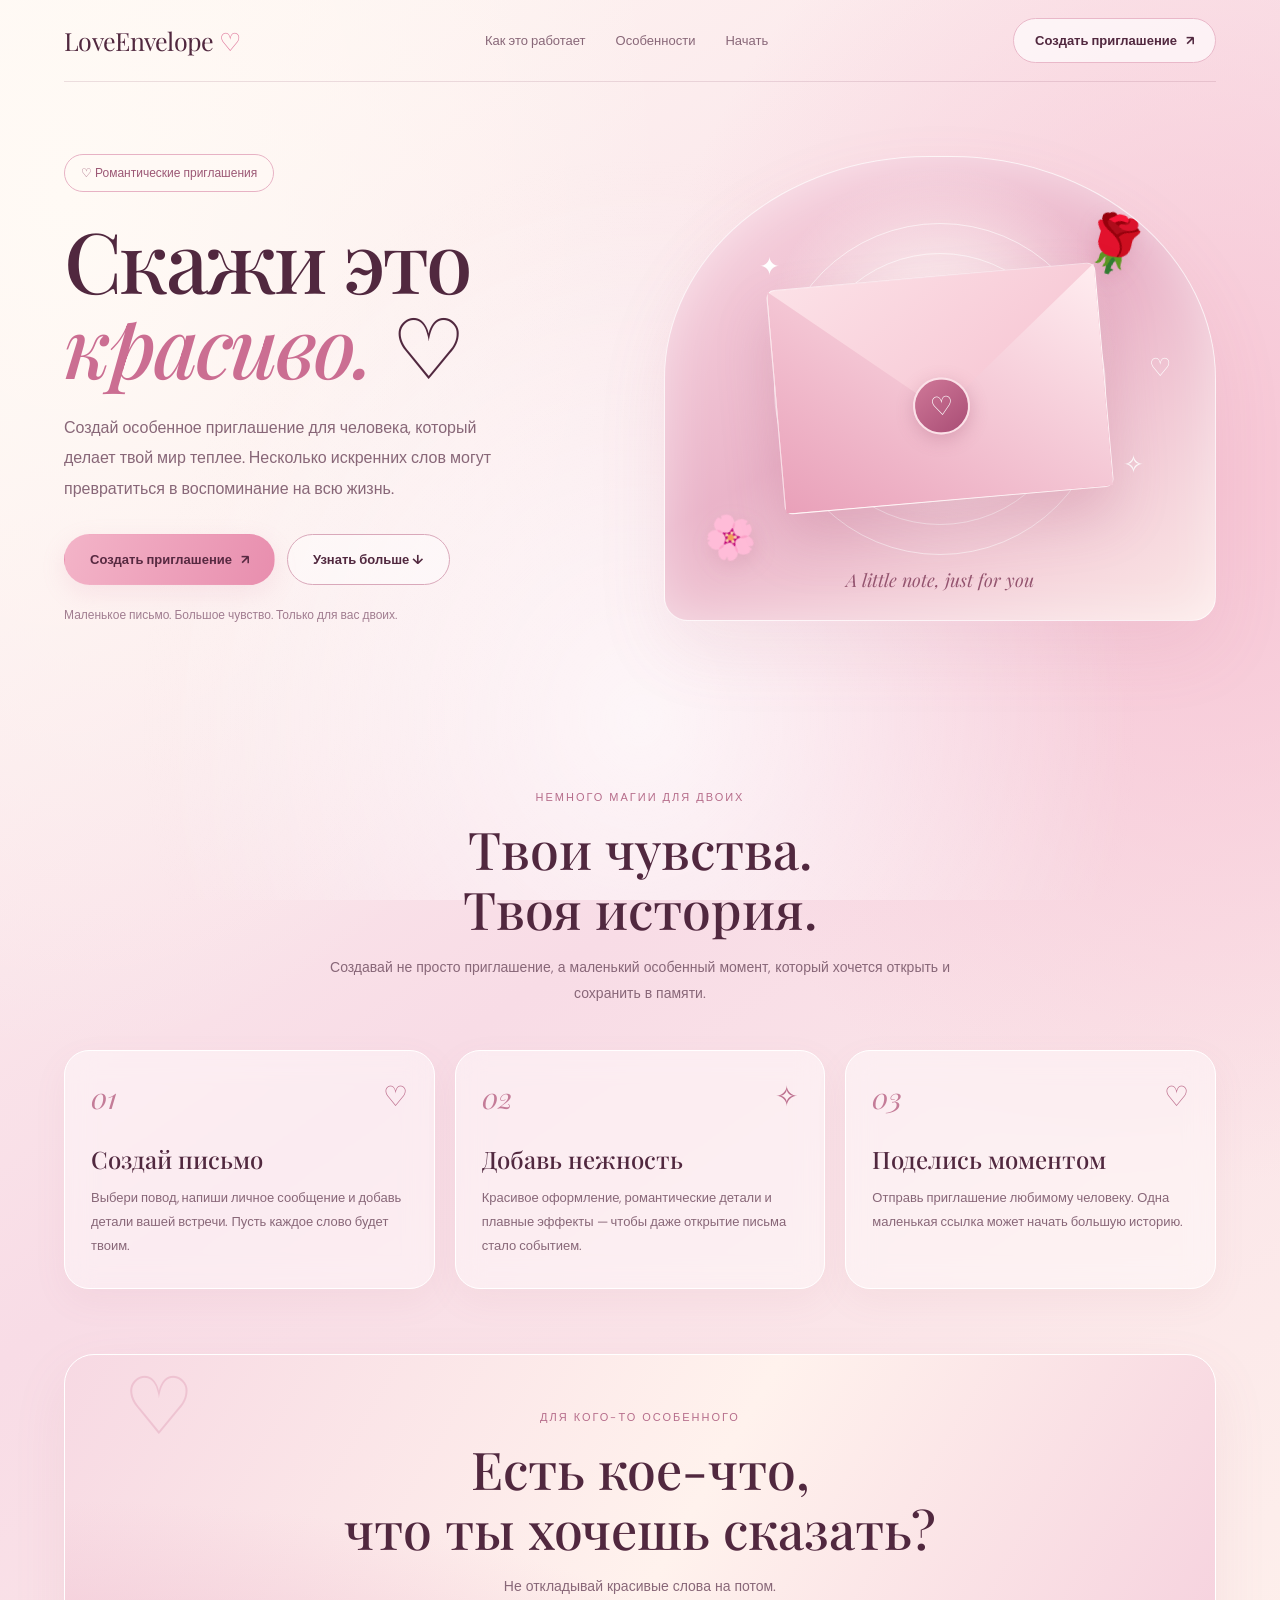
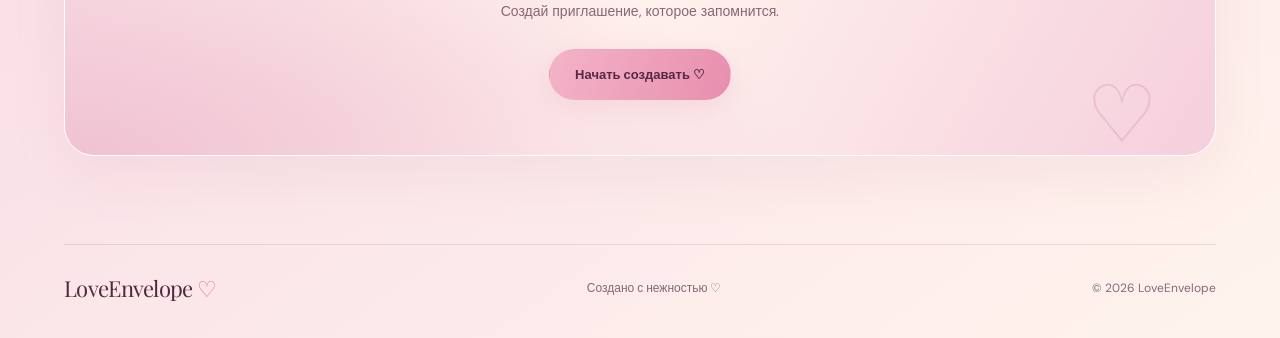
==== commit 8b4ef162: "Update index.html" ====
--- a/index.html
+++ b/index.html
@@ -1,459 +1,299 @@
-
 <!DOCTYPE html>
 <html lang="ru">
 <head>
-  <meta charset="UTF-8">
-  <meta name="viewport" content="width=device-width, initial-scale=1.0">
-  <meta name="theme-color" content="#160b12">
-  <meta name="description" content="Создай красивое романтическое приглашение и отправь любимому человеку уникальную ссылку.">
-  <title>LoveEnvelope — скажи это красиво</title>
-  <link rel="preconnect" href="https://fonts.googleapis.com">
-  <link rel="preconnect" href="https://fonts.gstatic.com" crossorigin>
-  <link href="https://fonts.googleapis.com/css2?family=DM+Sans:wght@400;500;600;700&family=Playfair+Display:ital,wght@0,500;0,600;0,700;1,500;1,600&display=swap" rel="stylesheet">
-  <style>
-    :root {
-      --bg: #160b12;
-      --panel: #21111c;
-      --pink: #f2a7bd;
-      --cream: #fff5ee;
-      --muted: #bca6b1;
-      --line: rgba(255,255,255,.12);
-    }
-
-    * { box-sizing: border-box; }
-
-    html { scroll-behavior: smooth; }
-
-    body {
-      margin: 0;
-      background: var(--bg);
-      color: var(--cream);
-      font-family: "DM Sans", sans-serif;
-      overflow-x: hidden;
-    }
-
-    body::before {
-      content: "";
-      position: fixed;
-      inset: 0;
-      pointer-events: none;
-      background:
-        radial-gradient(ellipse at 78% 15%, rgba(163,54,101,.20), transparent 38%),
-        radial-gradient(ellipse at 10% 70%, rgba(113,34,71,.18), transparent 40%);
-      z-index: -1;
-    }
-
-    a { color: inherit; text-decoration: none; }
-
-    .nav {
-      width: min(1160px, 90%);
-      margin: auto;
-      height: 84px;
-      display: flex;
-      align-items: center;
-      justify-content: space-between;
-      border-bottom: 1px solid var(--line);
-    }
-
-    .logo {
-      font-family: "Playfair Display", serif;
-      font-size: 25px;
-      letter-spacing: -.8px;
-    }
-
-    .logo span { color: var(--pink); }
-
-    .nav-link {
-      color: var(--muted);
-      font-size: 13px;
-    }
-
-    .nav-cta {
-      border: 1px solid rgba(242,167,189,.5);
-      padding: 12px 18px;
-      border-radius: 30px;
-      font-size: 13px;
-      transition: .25s;
-    }
-
-    .nav-cta:hover { background: var(--pink); color: var(--bg); }
-
-    .hero {
-      width: min(1160px, 90%);
-      margin: auto;
-      min-height: 670px;
-      padding: 78px 0 90px;
-      display: grid;
-      grid-template-columns: 1.05fr .95fr;
-      gap: 45px;
-      align-items: center;
-    }
-
-    .eyebrow {
-      display: inline-flex;
-      align-items: center;
-      gap: 9px;
-      color: var(--pink);
-      font-size: 11px;
-      letter-spacing: 2px;
-      text-transform: uppercase;
-    }
-
-    .eyebrow::before {
-      content: "";
-      width: 24px;
-      height: 1px;
-      background: var(--pink);
-    }
-
-    h1 {
-      font-family: "Playfair Display", serif;
-      font-size: clamp(46px, 6vw, 78px);
-      line-height: 1.06;
-      letter-spacing: -2px;
-      font-weight: 500;
-      margin: 25px 0;
-    }
-
-    h1 em {
-      color: var(--pink);
-      font-weight: 500;
-    }
-
-    .intro {
-      color: var(--muted);
-      font-size: 16px;
-      line-height: 1.85;
-      max-width: 450px;
-    }
-
-    .actions {
-      display: flex;
-      gap: 13px;
-      flex-wrap: wrap;
-      margin-top: 32px;
-    }
-
-    .btn {
-      min-height: 52px;
-      padding: 0 24px;
-      display: inline-flex;
-      align-items: center;
-      justify-content: center;
-      border-radius: 5px;
-      font: inherit;
-      font-size: 13px;
-      font-weight: 700;
-      transition: transform .2s, background .2s;
-    }
-
-    .btn:hover { transform: translateY(-2px); }
-
-    .btn-primary {
-      background: var(--pink);
-      color: #24101b;
-      border: 1px solid var(--pink);
-    }
-
-    .btn-secondary {
-      border: 1px solid var(--line);
-      color: var(--cream);
-    }
-
-    .note {
-      margin-top: 20px;
-      color: #8f7985;
-      font-size: 12px;
-    }
-
-    .visual {
-      min-height: 450px;
-      position: relative;
-      display: grid;
-      place-items: center;
-      overflow: hidden;
-      border: 1px solid rgba(255,255,255,.08);
-      border-radius: 48% 48% 8px 8px;
-      background:
-        radial-gradient(ellipse at 50% 45%, rgba(192,91,129,.22), transparent 55%),
-        linear-gradient(145deg, #301626, #1b1019 72%);
-    }
-
-    .orb {
-      position: absolute;
-      width: 310px;
-      height: 310px;
-      border-radius: 50%;
-      border: 1px solid rgba(242,167,189,.17);
-      box-shadow: 0 0 80px rgba(201,86,132,.1), inset 0 0 70px rgba(201,86,132,.08);
-    }
-
-    .orb::before, .orb::after {
-      content: "";
-      position: absolute;
-      inset: 18px;
-      border: 1px solid rgba(242,167,189,.12);
-      border-radius: 50%;
-    }
-
-    .orb::after { inset: 38px; }
-
-    .envelope {
-      position: relative;
-      width: min(300px, 75%);
-      height: 205px;
-      border: 1px solid rgba(255,224,232,.4);
-      border-radius: 5px;
-      background: linear-gradient(145deg, #f3c4cf, #b76c88);
-      box-shadow: 0 25px 80px rgba(0,0,0,.35);
-      transform: rotate(-5deg);
-      animation: float 5s ease-in-out infinite;
-    }
-
-    .envelope::before {
-      content: "";
-      position: absolute;
-      inset: 0;
-      background: linear-gradient(145deg, transparent 49.5%, rgba(111,38,66,.23) 50%);
-      clip-path: polygon(0 0, 100% 0, 50% 65%);
-    }
-
-    .envelope::after {
-      content: "";
-      position: absolute;
-      inset: 0;
-      background: linear-gradient(35deg, #d994ab, #f4ccd5);
-      clip-path: polygon(0 100%, 0 0, 50% 58%, 100% 0, 100% 100%);
-      opacity: .92;
-    }
-
-    .seal {
-      position: absolute;
-      z-index: 2;
-      left: 50%;
-      top: 56%;
-      transform: translate(-50%, -50%);
-      width: 55px;
-      height: 55px;
-      display: grid;
-      place-items: center;
-      border-radius: 50%;
-      background: #762d4a;
-      border: 1px solid rgba(255,255,255,.35);
-      color: #ffe4ec;
-      font-size: 24px;
-      box-shadow: 0 5px 20px rgba(70,12,37,.3);
-    }
-
-    .floating {
-      position: absolute;
-      color: var(--pink);
-      opacity: .8;
-      animation: float 4s ease-in-out infinite;
-    }
-
-    .heart-one { top: 20%; left: 19%; font-size: 23px; }
-    .heart-two { top: 28%; right: 17%; font-size: 17px; animation-delay: -2s; }
-    .heart-three { bottom: 19%; right: 22%; font-size: 25px; animation-delay: -1s; }
-
-    .visual-caption {
-      position: absolute;
-      bottom: 25px;
-      color: #cbb0bd;
-      font-family: "Playfair Display", serif;
-      font-size: 16px;
-      font-style: italic;
-    }
-
-    @keyframes float {
-      0%, 100% { translate: 0 0; }
-      50% { translate: 0 -10px; }
-    }
-
-    .section {
-      padding: 90px 5%;
-      border-top: 1px solid var(--line);
-    }
-
-    .section-inner { width: min(1060px, 100%); margin: auto; }
-
-    .section-heading { text-align: center; }
-
-    h2 {
-      font: 500 clamp(34px, 4vw, 49px)/1.15 "Playfair Display", serif;
-      margin: 17px 0;
-    }
-
-    .section-heading p {
-      color: var(--muted);
-      line-height: 1.8;
-      max-width: 500px;
-      margin: 0 auto;
-      font-size: 14px;
-    }
-
-    .steps {
-      display: grid;
-      grid-template-columns: repeat(3, 1fr);
-      gap: 18px;
-      margin-top: 48px;
-    }
-
-    .step {
-      padding: 28px;
-      background: rgba(255,255,255,.025);
-      border: 1px solid var(--line);
-      border-radius: 7px;
-    }
-
-    .step-num {
-      color: var(--pink);
-      font: italic 30px "Playfair Display", serif;
-    }
-
-    .step h3 {
-      font: 500 22px "Playfair Display", serif;
-      margin: 20px 0 10px;
-    }
-
-    .step p {
-      color: var(--muted);
-      line-height: 1.8;
-      font-size: 13px;
-      margin: 0;
-    }
-
-    .final-cta {
-      margin-top: 75px;
-      padding: 55px 25px;
-      text-align: center;
-      background: linear-gradient(135deg, rgba(148,54,91,.19), rgba(255,255,255,.025));
-      border: 1px solid var(--line);
-      border-radius: 8px;
-    }
-
-    .final-cta p {
-      color: var(--muted);
-      margin-bottom: 25px;
-      line-height: 1.7;
-    }
-
-    footer {
-      width: min(1160px, 90%);
-      margin: auto;
-      padding: 25px 0;
-      display: flex;
-      gap: 15px;
-      justify-content: space-between;
-      color: #8f7985;
-      font-size: 12px;
-    }
-
-    @media (max-width: 760px) {
-      .nav { height: 70px; }
-      .nav-link { display: none; }
-      .logo { font-size: 22px; }
-      .nav-cta { padding: 10px 13px; font-size: 11px; }
-      .hero {
-        min-height: auto;
-        padding: 65px 0 55px;
-        grid-template-columns: 1fr;
-        gap: 45px;
-      }
-      h1 { font-size: clamp(46px, 12vw, 66px); }
-      .intro { font-size: 14px; }
-      .visual { min-height: 350px; }
-      .orb { width: 255px; height: 255px; }
-      .envelope { height: 175px; }
-      .steps { grid-template-columns: 1fr; }
-      .step { padding: 24px; }
-      .section { padding: 65px 5%; }
-      .final-cta { margin-top: 45px; }
-      footer { flex-direction: column; text-align: center; }
-    }
-
-    @media (prefers-reduced-motion: reduce) {
-      *, *::before, *::after {
-        animation-duration: .01ms !important;
-        scroll-behavior: auto !important;
-      }
-    }
-  </style>
+<meta charset="UTF-8">
+<meta name="viewport" content="width=device-width, initial-scale=1">
+<meta name="theme-color" content="#fce9ef">
+<title>LoveEnvelope — маленькое письмо, большое чувство</title>
+<meta name="description" content="Создай нежное романтическое приглашение для особенного человека.">
+<link rel="preconnect" href="https://fonts.googleapis.com">
+<link href="https://fonts.googleapis.com/css2?family=DM+Sans:wght@400;500;600;700&family=Playfair+Display:ital,wght@0,500;0,600;0,700;1,500;1,600&display=swap" rel="stylesheet">
+<style>
+:root{
+  --pink:#e98ba9;--rose:#bd6688;--dark:#51283f;
+  --cream:#fff9f6;--muted:#886778;--line:rgba(140,75,105,.16);
+}
+*{box-sizing:border-box}
+html{scroll-behavior:smooth}
+body{
+  margin:0;color:var(--dark);
+  font-family:"DM Sans",sans-serif;
+  background:
+    radial-gradient(ellipse at 5% 10%,#fffaf5 0,transparent 35%),
+    radial-gradient(ellipse at 95% 25%,#f7c6d5 0,transparent 34%),
+    linear-gradient(145deg,#fff8f3,#f8dce6 48%,#fff4ed);
+  overflow-x:hidden;
+}
+body:before{
+  content:"";position:fixed;inset:0;pointer-events:none;z-index:-1;
+  background:radial-gradient(ellipse at 50% 80%,rgba(255,255,255,.7),transparent 55%);
+}
+a{color:inherit;text-decoration:none}
+button,a{-webkit-tap-highlight-color:transparent}
+button{font:inherit}
+::selection{background:#e9a5bd;color:#51283f}
+.wrap{width:min(1160px,90%);margin:auto}
+nav{
+  height:82px;display:flex;align-items:center;justify-content:space-between;
+  border-bottom:1px solid var(--line);gap:16px
+}
+.logo{
+  font:25px "Playfair Display",serif;letter-spacing:-.7px;
+  white-space:nowrap
+}
+.logo span{color:var(--rose)}
+.logo .heart{color:#df789c;font-family:sans-serif}
+.navlinks{display:flex;gap:30px;font-size:13px;color:var(--muted)}
+.navlinks a:hover{color:var(--rose)}
+.pill,.btn{
+  display:inline-flex;align-items:center;justify-content:center;gap:9px;
+  border-radius:40px;transition:transform .25s,box-shadow .25s,background .25s;
+  font-size:13px;font-weight:700
+}
+.pill{padding:13px 21px;background:rgba(255,255,255,.65);border:1px solid #e9b8c9}
+.btn{padding:16px 25px;border:1px solid transparent}
+.btn:hover,.pill:hover{transform:translateY(-3px);box-shadow:0 12px 30px #c16c8b28}
+.primary{background:linear-gradient(110deg,#f3b4c8,#e88eae);color:#572941;box-shadow:0 8px 25px #dc8ba829}
+.secondary{border-color:#d9a8ba;background:#ffffff6b}
+.hero{
+  display:grid;grid-template-columns:1fr 1fr;align-items:center;gap:48px;
+  padding:68px 0 85px;min-height:630px
+}
+.tag{
+  display:inline-flex;gap:9px;align-items:center;padding:10px 16px;
+  border:1px solid #e7b2c4;border-radius:40px;
+  background:#fff9f580;color:#9c5875;font-size:12px
+}
+h1,h2,h3{font-family:"Playfair Display",serif;font-weight:500}
+h1{font-size:clamp(52px,6.7vw,84px);line-height:1.02;letter-spacing:-2.7px;margin:25px 0}
+h1 em{color:#cb6e92;font-weight:500}
+.intro{max-width:455px;font-size:16px;line-height:1.9;color:var(--muted)}
+.actions{display:flex;gap:12px;flex-wrap:wrap;margin-top:30px}
+.micro{margin-top:22px;font-size:12px;color:#a17d90}
+.art{
+  min-height:465px;position:relative;display:grid;place-items:center;
+  border-radius:48% 48% 24px 24px;overflow:hidden;
+  background:
+    radial-gradient(ellipse at 50% 40%,#fff8f5 0,transparent 45%),
+    linear-gradient(150deg,#f9d9e3,#eab4c9 48%,#fce8e7);
+  border:1px solid #ffffffc9;
+  box-shadow:inset 0 0 50px #ffffff70,0 30px 70px #b96f8a1a
+}
+.art:before,.art:after{
+  content:"";position:absolute;border-radius:50%;
+  border:1px solid #fff9;width:330px;height:330px
+}
+.art:after{width:270px;height:270px}
+.glow{position:absolute;width:210px;height:210px;border-radius:50%;background:#fff7;filter:blur(45px)}
+.envelope{
+  width:min(330px,78%);height:225px;position:relative;z-index:2;
+  background:linear-gradient(145deg,#fff1f1,#eea9c0);
+  border:1px solid #fff9;border-radius:8px;
+  box-shadow:0 28px 55px #a94e7438;
+  transform:rotate(-5deg);animation:float 5s ease-in-out infinite
+}
+.envelope:before{
+  content:"";position:absolute;inset:0;
+  background:linear-gradient(145deg,#fce1e7,#f4b9ca);
+  clip-path:polygon(0 0,100% 0,50% 63%);
+  border-radius:7px
+}
+.envelope:after{
+  content:"";position:absolute;inset:0;
+  background:linear-gradient(35deg,#e9a0b9,#ffedf0);
+  clip-path:polygon(0 100%,0 0,50% 60%,100% 0,100% 100%)
+}
+.seal{
+  position:absolute;z-index:3;left:50%;top:58%;
+  transform:translate(-50%,-50%);width:57px;height:57px;
+  display:grid;place-items:center;border-radius:50%;
+  background:linear-gradient(145deg,#cf7898,#a94d75);
+  border:2px solid #fbe1e8;color:white;font-size:26px;
+  box-shadow:0 5px 18px #95456544
+}
+.flower{position:absolute;z-index:1;font-size:55px;filter:drop-shadow(0 8px 10px #a14c6c25)}
+.f1{top:11%;right:12%;transform:rotate(15deg)}
+.f2{bottom:12%;left:7%;font-size:42px;transform:rotate(-24deg)}
+.spark{position:absolute;color:#fff;font-size:25px;animation:twinkle 3s infinite}
+.s1{top:20%;left:17%}.s2{right:13%;bottom:30%;animation-delay:1s}.s3{top:42%;right:8%;animation-delay:1.5s}
+.art-caption{
+  position:absolute;bottom:28px;z-index:4;font:italic 18px "Playfair Display",serif;
+  color:#94546f
+}
+@keyframes float{0%,100%{translate:0 0}50%{translate:0 -12px}}
+@keyframes twinkle{0%,100%{opacity:.4;transform:scale(.8)}50%{opacity:1;transform:scale(1.2)}}
+.section{padding:78px 0 88px}
+.heading{text-align:center;max-width:650px;margin:0 auto}
+.overline{font-size:11px;letter-spacing:2px;text-transform:uppercase;color:#b66d8b}
+h2{font-size:clamp(35px,4.7vw,52px);line-height:1.15;margin:15px 0}
+.heading p{color:var(--muted);font-size:14px;line-height:1.9}
+.cards{display:grid;grid-template-columns:repeat(3,1fr);gap:20px;margin-top:43px}
+.card{
+  position:relative;overflow:hidden;padding:27px 26px 30px;
+  border:1px solid #fff;background:rgba(255,255,255,.43);
+  border-radius:25px;box-shadow:0 12px 35px #b16c8610;
+  backdrop-filter:blur(14px);transition:transform .3s,box-shadow .3s
+}
+.card:hover{transform:translateY(-7px);box-shadow:0 22px 45px #b16c8622}
+.cardtop{display:flex;justify-content:space-between;align-items:center}
+.number{font:italic 29px "Playfair Display",serif;color:#c47c98}
+.cardicon{font-size:28px;color:#bd6f8e}
+.card h3{font-size:24px;margin:27px 0 11px}
+.card p{font-size:13px;line-height:1.85;color:var(--muted);margin:0}
+.cta{
+  margin-top:65px;padding:55px 25px;text-align:center;border-radius:30px;
+  border:1px solid #ffffff;background:
+  radial-gradient(ellipse at 0 100%,#f0c2d2,transparent 45%),
+  linear-gradient(120deg,#f7d9e3,#fff2ed 52%,#f5cfdd);
+  box-shadow:0 20px 55px #b16c8617;position:relative;overflow:hidden
+}
+.cta:before,.cta:after{content:"♡";position:absolute;color:#df9bb4;font-size:80px;opacity:.4}
+.cta:before{left:5%;top:0}.cta:after{right:5%;bottom:-12px}
+.cta p{color:var(--muted);font-size:14px;line-height:1.8;margin-bottom:25px}
+footer{
+  display:flex;justify-content:space-between;align-items:center;gap:18px;
+  padding:28px 0 35px;border-top:1px solid var(--line);
+  color:var(--muted);font-size:12px
+}
+footer .logo{color:var(--dark);font-size:22px}
+.petal{
+  position:fixed;top:-30px;pointer-events:none;z-index:5;
+  color:#d67f9e;opacity:.5;animation:fall linear forwards
+}
+@keyframes fall{to{transform:translate3d(var(--drift),110vh,0) rotate(500deg);opacity:0}}
+.cursor-heart{
+  position:fixed;left:0;top:0;z-index:20;pointer-events:none;
+  font-size:19px;color:#d76d96;opacity:0;
+  transform:translate(-50%,-50%);transition:opacity .2s
+}
+@media(hover:hover) and (pointer:fine){
+  body{cursor:default}
+  a,button{cursor:pointer}
+}
+@media(max-width:800px){
+  nav{height:70px}.navlinks{display:none}.logo{font-size:22px}
+  .pill{padding:11px 14px;font-size:11px}
+  .hero{grid-template-columns:1fr;gap:36px;padding:52px 0 60px}
+  h1{font-size:clamp(51px,12vw,73px)}
+  .intro{font-size:14px}
+  .art{min-height:370px}
+  .envelope{height:185px}
+  .cards{grid-template-columns:1fr;gap:14px}
+  .card{padding:24px;border-radius:20px}
+  .section{padding:60px 0}
+  .cta{margin-top:45px;padding:45px 20px}
+  footer{flex-direction:column;text-align:center}
+}
+@media(prefers-reduced-motion:reduce){
+  *,*:before,*:after{animation:none!important;scroll-behavior:auto!important;transition:none!important}
+}
+</style>
 </head>
 <body>
-  <header class="nav">
-    <a class="logo" href="/">Love<span>Envelope</span></a>
-    <a class="nav-link" href="#how">Как это работает</a>
-    <a class="nav-cta" href="#create">Создать приглашение ↗</a>
-  </header>
-
-  <main>
-    <section class="hero">
-      <div>
-        <div class="eyebrow">A little thing, a big feeling</div>
-        <h1>Скажи это<br> <em>красиво.</em></h1>
-        <p class="intro">
-          Иногда одно маленькое письмо может сказать больше тысячи слов.
-          Создай особенное приглашение для человека, который делает твой мир теплее.
-        </p>
-        <div class="actions">
-          <a class="btn btn-primary" href="#create">Создать приглашение&nbsp; ↗</a>
-          <a class="btn btn-secondary" href="#how">Узнать больше</a>
-        </div>
-        <p class="note">Лично. Красиво. Только для вашего человека.</p>
-      </div>
-
-      <div class="visual" aria-label="Романтический конверт">
-        <div class="orb"></div>
-        <span class="floating heart-one">♡</span>
-        <span class="floating heart-two">✦</span>
-        <span class="floating heart-three">♡</span>
-        <div class="envelope">
-          <div class="seal">♥</div>
-        </div>
-        <div class="visual-caption">A letter made just for you</div>
-      </div>
-    </section>
-
-    <section class="section" id="how">
-      <div class="section-inner">
-        <div class="section-heading">
-          <div class="eyebrow">Three little steps</div>
-          <h2>Твои чувства. Твои правила.</h2>
-          <p>Без сложных настроек. Просто создай момент, который захочется запомнить.</p>
-        </div>
-        <div class="steps">
-          <article class="step">
-            <div class="step-num">01</div>
-            <h3>Создай письмо</h3>
-            <p>Выбери повод, напиши личное сообщение и добавь детали вашей встречи.</p>
-          </article>
-          <article class="step">
-            <div class="step-num">02</div>
-            <h3>Добавь магию</h3>
-            <p>Подбери красивое оформление, чтобы даже открытие письма стало событием.</p>
-          </article>
-          <article class="step">
-            <div class="step-num">03</div>
-            <h3>Отправь ссылку</h3>
-            <p>Поделись приглашением в мессенджере и пусть начинается ваша история.</p>
-          </article>
-        </div>
-
-        <div class="final-cta" id="create">
-          <div class="eyebrow">Your moment starts here</div>
-          <h2>Есть кое-что, что ты хочешь сказать?</h2>
-          <p>Сделай это по-особенному.</p>
-          <a class="btn btn-primary" href="letter.html">Начать создавать&nbsp; ↗</a>
-        </div>
-      </div>
-    </section>
-  </main>
-
-  <footer>
-    <a class="logo" href="/">Love<span>Envelope</span></a>
-    <span>
-    <span>
-  </footer>
+<div class="cursor-heart" id="cursorHeart">♡</div>
+
+<header class="wrap">
+  <nav>
+    <a class="logo" href="/">LoveEnvelope <span class="heart">♡</span></a>
+    <div class="navlinks">
+      <a href="#how">Как это работает</a>
+      <a href="#features">Особенности</a>
+      <a href="#create">Начать</a>
+    </div>
+    <a class="pill" href="letter.html">Создать приглашение <span>↗</span></a>
+  </nav>
+</header>
+
+<main>
+<section class="hero wrap">
+  <div>
+    <div class="tag">♡ Романтические приглашения</div>
+    <h1>Скажи это<br><em>красиво.</em> ♡</h1>
+    <p class="intro">Создай особенное приглашение для человека, который делает твой мир теплее. Несколько искренних слов могут превратиться в воспоминание на всю жизнь.</p>
+    <div class="actions">
+      <a class="btn primary" href="letter.html">Создать приглашение <span>↗</span></a>
+      <a class="btn secondary" href="#how">Узнать больше ↓</a>
+    </div>
+    <div class="micro">Маленькое письмо. Большое чувство. Только для вас двоих.</div>
+  </div>
+  <div class="art" aria-label="Романтический конверт">
+    <div class="glow"></div>
+    <span class="flower f1">🌹</span>
+    <span class="flower f2">🌸</span>
+    <span class="spark s1">✦</span><span class="spark s2">✧</span><span class="spark s3">♡</span>
+    <div class="envelope"><div class="seal">♡</div></div>
+    <div class="art-caption">A little note, just for you</div>
+  </div>
+</section>
+
+<section class="section wrap" id="how">
+  <div class="heading">
+    <div class="overline">Немного магии для двоих</div>
+    <h2>Твои чувства.<br>Твоя история.</h2>
+    <p>Создавай не просто приглашение, а маленький особенный момент, который хочется открыть и сохранить в памяти.</p>
+  </div>
+  <div class="cards" id="features">
+    <article class="card">
+      <div class="cardtop"><span class="number">01</span><span class="cardicon">♡</span></div>
+      <h3>Создай письмо</h3>
+      <p>Выбери повод, напиши личное сообщение и добавь детали вашей встречи. Пусть каждое слово будет твоим.</p>
+    </article>
+    <article class="card">
+      <div class="cardtop"><span class="number">02</span><span class="cardicon">✧</span></div>
+      <h3>Добавь нежность</h3>
+      <p>Красивое оформление, романтические детали и плавные эффекты — чтобы даже открытие письма стало событием.</p>
+    </article>
+    <article class="card">
+      <div class="cardtop"><span class="number">03</span><span class="cardicon">♡</span></div>
+      <h3>Поделись моментом</h3>
+      <p>Отправь приглашение любимому человеку. Одна маленькая ссылка может начать большую историю.</p>
+    </article>
+  </div>
+
+  <div class="cta" id="create">
+    <div class="overline">Для кого-то особенного</div>
+    <h2>Есть кое-что,<br>что ты хочешь сказать?</h2>
+    <p>Не откладывай красивые слова на потом.<br>Создай приглашение, которое запомнится.</p>
+    <a class="btn primary" href="letter.html">Начать создавать ♡</a>
+  </div>
+</section>
+</main>
+
+<footer class="wrap">
+  <a class="logo" href="/">LoveEnvelope <span class="heart">♡</span></a>
+  <span>Создано с нежностью ♡</span>
+  <span>© 2026 LoveEnvelope</span>
+</footer>
+
+<script>
+(function(){
+  const cursor=document.getElementById("cursorHeart");
+  if(window.matchMedia("(hover:hover) and (pointer:fine)").matches){
+    window.addEventListener("mousemove",e=>{
+      cursor.style.left=e.clientX+"px";
+      cursor.style.top=e.clientY+"px";
+      cursor.style.opacity="0.8";
+    });
+    document.addEventListener("mouseleave",()=>cursor.style.opacity="0");
+  }
+  if(window.matchMedia("(prefers-reduced-motion: reduce)").matches)return;
+  let last=0;
+  window.addEventListener("scroll",()=>{
+    if(Date.now()-last<1200)return;
+    last=Date.now();
+    if(Math.random()>.55)return;
+    const p=document.createElement("span");
+    p.className="petal";
+    p.textContent=["♡","✿","♥"][Math.floor(Math.random()*3)];
+    p.style.left=Math.random()*100+"vw";
+    p.style.setProperty("--drift",(Math.random()*120-60)+"px");
+    p.style.animationDuration=(7+Math.random()*5)+"s";
+    p.style.fontSize=(12+Math.random()*12)+"px";
+    document.body.appendChild(p);
+    setTimeout(()=>p.remove(),12500);
+  },{passive:true});
+})();
+</script>
 </body>
 </html>
+
